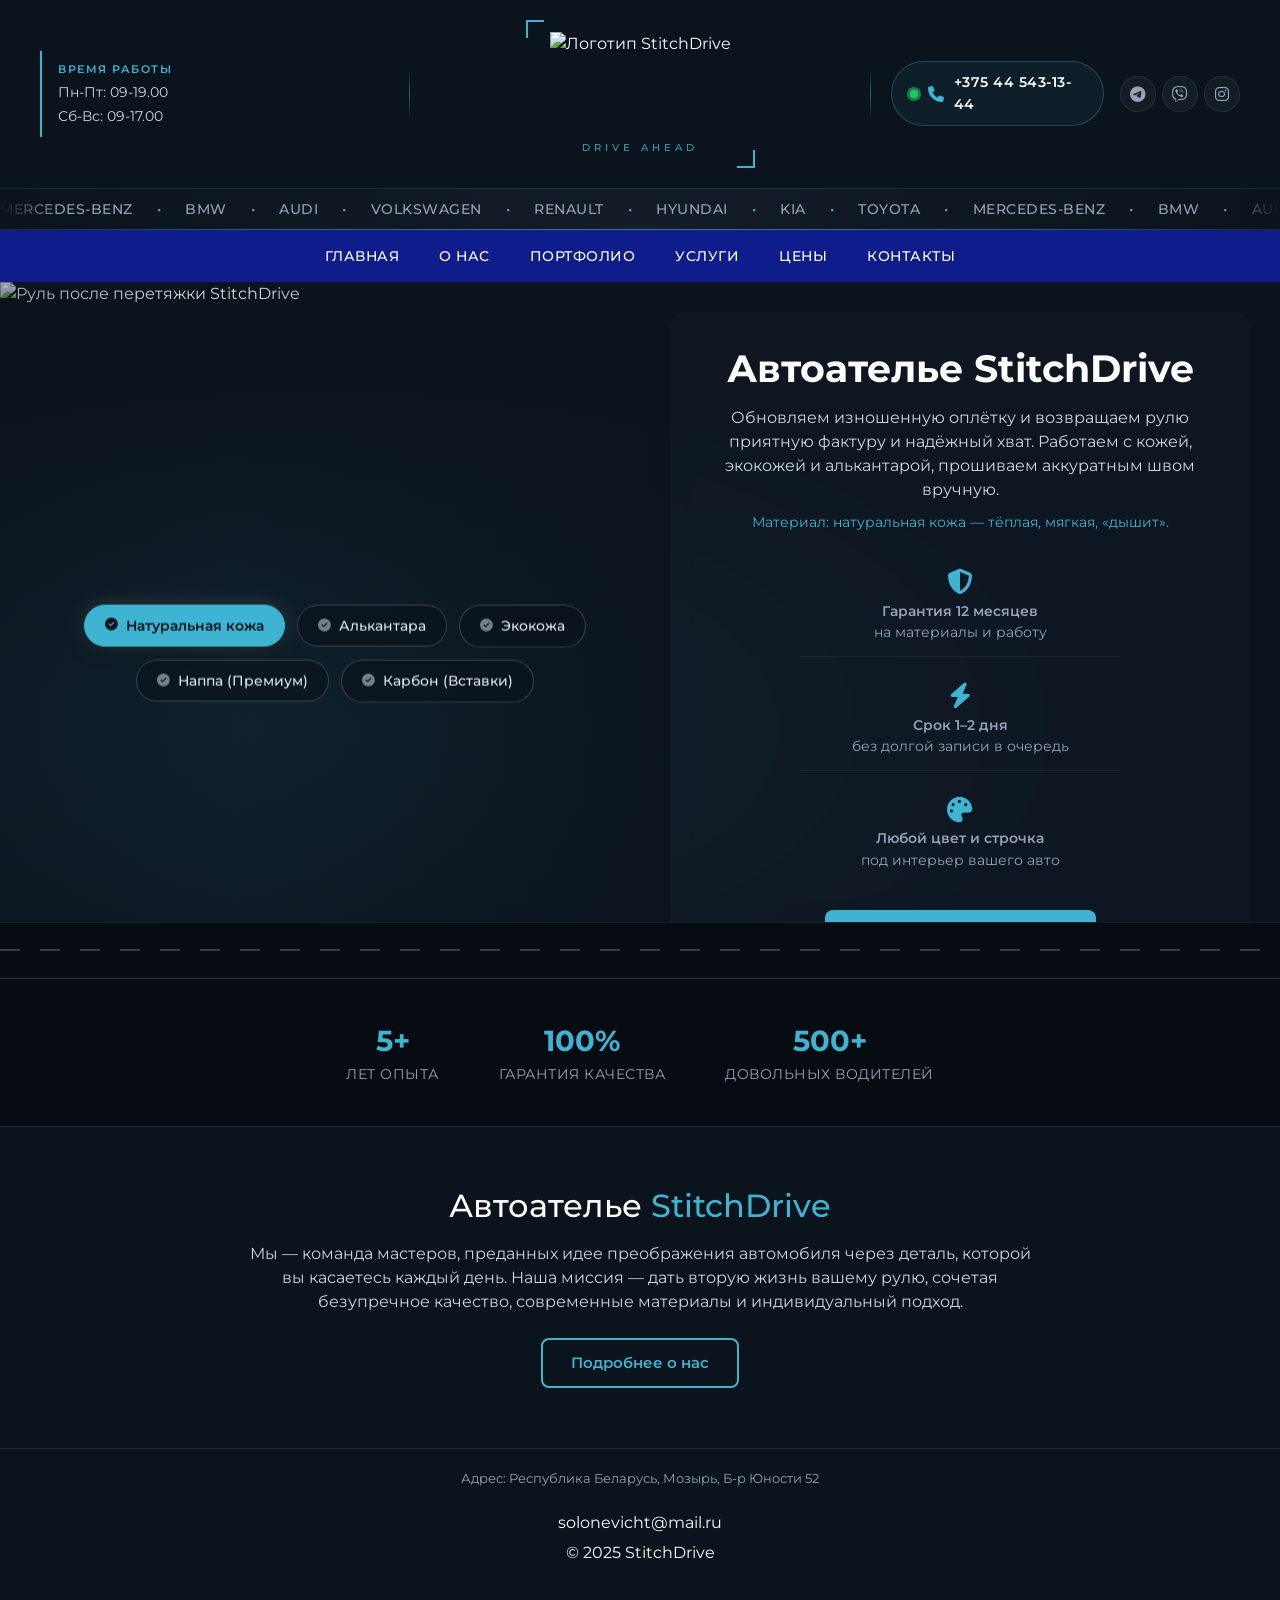
==== index.html @ db752398 "Add files via upload" ====
<!DOCTYPE html>
<html lang="ru">
<head>
    <meta charset="UTF-8">
    <title>StitchDrive</title>
    <meta name="viewport" content="width=device-width, initial-scale=1">
    <link href="https://cdn.jsdelivr.net/npm/bootstrap@5.2.3/dist/css/bootstrap.min.css" rel="stylesheet">
    <link rel="stylesheet" href="style.css">
    <link rel="icon" type="image/png" href="img logo/favicon (3).ico">
    <link rel="preconnect" href="https://fonts.googleapis.com">
    <link rel="preconnect" href="https://fonts.gstatic.com" crossorigin>
    <link href="https://fonts.googleapis.com/css2?family=Montserrat:wght@300;400;500;600;700&display=swap" rel="stylesheet">
   <link rel="stylesheet" href="https://cdnjs.cloudflare.com/ajax/libs/font-awesome/6.5.1/css/all.min.css">
</head>
<body>

    <!-- ===== HEADER ===== -->
    <header>
    <div class="contacts-block">
    
    <!-- СЛЕВА: Время работы в плашке -->
    <div class="header-zone header-zone--left">
        <div class="work-hours">
            <span class="work-hours__label">Время работы</span>
            <span class="work-hours__time">Пн-Пт: 09-19.00</span>
            <span class="work-hours__time">Сб-Вс: 09-17.00</span>
        </div>
    </div>

    <!-- Декоративный разделитель -->
    <div class="header-divider"></div>

    <!-- ПО ЦЕНТРУ: Логотип в рамке -->
    <div class="header-zone header-zone--center">
        <div class="logo-frame">
            <img class="logo" src="logo/fullLogo.jpg" alt="Логотип StitchDrive">
            <span class="logo-slogan">DRIVE AHEAD</span>
        </div>
    </div>

    <!-- Декоративный разделитель -->
    <div class="header-divider"></div>

    <!-- СПРАВА: Телефон в пилюле + иконки -->
    <div class="header-zone header-zone--right">
        <a href="tel:+375445431344" class="phone-pill">
            <span class="online-dot"></span>
            <i class="fa-solid fa-phone"></i>
            <span class="phone-pill__number">+375 44 543-13-44</span>
        </a>
        <div class="social-icons">
            <a href="#" aria-label="Telegram"><i class="fa-brands fa-telegram"></i></a>
            <a href="#" aria-label="Viber"><i class="fa-brands fa-viber"></i></a>
            <a href="#" aria-label="Instagram"><i class="fab fa-instagram"></i></a>
        </div>
    </div>

</div>

    <!-- БЕГУЩАЯ СТРОКА с марками авто -->
    <div class="marquee">
        <div class="marquee__track">
            <span>Mercedes-Benz</span>
            <span class="marquee__dot">•</span>
            <span>BMW</span>
            <span class="marquee__dot">•</span>
            <span>Audi</span>
            <span class="marquee__dot">•</span>
            <span>Volkswagen</span>
            <span class="marquee__dot">•</span>
            <span>Renault</span>
            <span class="marquee__dot">•</span>
            <span>Hyundai</span>
            <span class="marquee__dot">•</span>
            <span>Kia</span>
            <span class="marquee__dot">•</span>
            <span>Toyota</span>
            <span class="marquee__dot">•</span>
            <!-- ДУБЛЬ для бесшовной прокрутки -->
            <span>Mercedes-Benz</span>
            <span class="marquee__dot">•</span>
            <span>BMW</span>
            <span class="marquee__dot">•</span>
            <span>Audi</span>
            <span class="marquee__dot">•</span>
            <span>Volkswagen</span>
            <span class="marquee__dot">•</span>
            <span>Renault</span>
            <span class="marquee__dot">•</span>
            <span>Hyundai</span>
            <span class="marquee__dot">•</span>
            <span>Kia</span>
            <span class="marquee__dot">•</span>
            <span>Toyota</span>
            
             <span class="marquee__dot">•</span>
            <span>Chevrolet</span>
            <span class="marquee__dot">•</span>
            <span>Belgee, МАЗ, БелАЗ</span>
             <span class="marquee__dot">•</span>
            <span> Land Rover, Jaguar, Aston Martin, Bentley, Rolls-Royce, Mini
</span>
<span class="marquee__dot">•</span>
            <span> Geely, Chery, Haval, Changan, Jetour, Omoda, Exeed, GAC, Zeekr, Voyah</span>
        </div>
    </div>
</header>

    <!-- ===== NAV ===== -->
    <nav>
        <ul class="top-nav">
            <li><a href="index.html">Главная</a></li>
            <li><a href="About.html">О нас</a></li>
            <li><a href="Portfolio.html">Портфолио</a></li>
            <li><a href="services.html">Услуги</a></li>
            <li><a href="Price.html">Цены</a></li>
            <li><a href="Contacts.html">Контакты</a></li>
        </ul>
    </nav>
    

   <!-- ===== HERO ===== -->
<section class="hero">
    <div class="hero__media">
        <img src="img/base2.jpg" alt="Руль после перетяжки StitchDrive">
        <div class="hero__overlay"></div>

        <!-- МАТЕРИАЛЫ ВНУТРИ .hero__media, чтобы позиционировались от фото -->
        <div class="hero__materials-overlay" role="group" aria-label="Материал перетяжки">
            <button class="mat-chip-overlay is-active" data-material="leather" data-color="#C9A227" aria-pressed="true">
                <i class="fas fa-check-circle"></i> Натуральная кожа
            </button>
            <button class="mat-chip-overlay" data-material="alcantara" data-color="#3EB3D2" aria-pressed="false">
                <i class="fas fa-check-circle"></i> Алькантара
            </button>
            <button class="mat-chip-overlay" data-material="ecoleather" data-color="#7C93C4" aria-pressed="false">
                <i class="fas fa-check-circle"></i> Экокожа
            </button>
            <button class="mat-chip-overlay" data-material="nappa" data-color="#D4A574" aria-pressed="false">
                <i class="fas fa-check-circle"></i> Наппа (Премиум)
            </button>
            <button class="mat-chip-overlay" data-material="carbon" data-color="#9CA3AF" aria-pressed="false">
                <i class="fas fa-check-circle"></i> Карбон (Вставки)
            </button>
        </div>
    </div>

    <div class="hero__card">
      
        <h1 class="hero__title"> Автоателье StitchDrive</h1>

        <p class="hero__text">
            Обновляем изношенную оплётку и возвращаем рулю приятную фактуру и надёжный хват.
            Работаем с кожей, экокожей и алькантарой, прошиваем аккуратным швом вручную.
            <span class="hero__mat-note" id="matNote">Материал: натуральная кожа — тёплая, мягкая, «дышит».</span>
        </p>

        <ul class="hero__features">
            <li>
                <i class="fas fa-shield-halved"></i>
                <span><strong>Гарантия 12 месяцев</strong><br>на материалы и работу</span>
            </li>
            <li>
                <i class="fas fa-bolt"></i>
                <span><strong>Срок 1–2 дня</strong><br>без долгой записи в очередь</span>
            </li>
            <li>
                <i class="fas fa-palette"></i>
                <span><strong>Любой цвет и строчка</strong><br>под интерьер вашего авто</span>
            </li>
        </ul>

        <a href="form callback.html" class="btn btn--primary">Бесплатная консультация</a>
    </div>

  
</section>
  <!-- ДОРОГА С МАШИНОЙ ВНУТРИ HERO -->
    <div class="hero__road">
        <div class="road__line"></div>
        <div class="car">
            <div class="car__light"></div>
            <img src="img/blackauto.png" alt="Автомобиль" class="car__img">
        </div>
    </div>

    <!-- ===== TRUST BAR ===== -->

    <section class="trust-bar">
        <div class="trust-bar__item">
            <span class="trust-bar__num">5+</span>
            <span class="trust-bar__label">лет опыта</span>
        </div>
        <div class="trust-bar__item">
            <span class="trust-bar__num">100%</span>
            <span class="trust-bar__label">гарантия качества</span>
        </div>
        <div class="trust-bar__item">
            <span class="trust-bar__num">500+</span>
            <span class="trust-bar__label">довольных водителей</span>
        </div>
    </section>

    <!-- ===== ABOUT PREVIEW ===== -->
    <section class="about-preview">
        <div class="about-preview__inner">
            <h2>Автоателье <span class="text-accent">StitchDrive</span></h2>
            <p>
                Мы — команда мастеров, преданных идее преображения автомобиля
                через деталь, которой вы касаетесь каждый день. Наша миссия —
                дать вторую жизнь вашему рулю, сочетая безупречное качество,
                современные материалы и индивидуальный подход.
            </p>
            <a href="About.html" class="btn btn--outline">Подробнее о нас</a>
        </div>
    </section>

    <!-- ===== FOOTER ===== -->
    <footer>
        <p class="footer__address">Адрес: Республика Беларусь, Мозырь, Б-р Юности 52</p>
        <a href="mailto:solonevicht@mail.ru">solonevicht@mail.ru</a>
        <p>© 2025 StitchDrive</p>
    </footer>
<script src="script.js"></script>
</body>
</html>
---- style.css ----
/* ===== БАЗА ===== */
html { scroll-behavior: smooth; }
body {
  margin: 0;
  font-family: Montserrat, arial, sans-serif;
  background-color: #0b131c;
  color: #ffffff;
  line-height: 1.5;
}
a { text-decoration: none; color: inherit; }
img { max-width: 100%; }
.text-accent { color: #3EB3D2; }

/* общий контейнер для страниц без hero */
.page { max-width: 1100px; margin: 0 auto; padding: 40px 20px; }
.page h1, .page h2 { text-align: center; margin-bottom: 20px; }
.page h2 { color: #3EB3D2; }
.page p  { margin-bottom: 12px; }

/* ===== КНОПКИ ===== */
.btn {
  display: inline-block;
  padding: 12px 28px;
  border-radius: 8px;
  font-weight: 600;
  border: 2px solid transparent;
  transition: all .3s ease;
  font-size: .95rem;
  cursor: pointer;
}
.btn--primary { background: #3EB3D2; color: #0b131c; }
.btn--primary:hover { background: #2C5C8C; color: #fff; transform: translateY(-2px); }
.btn--outline { border-color: #3EB3D2; color: #3EB3D2; }
.btn--outline:hover { background: #3EB3D2; color: #0b131c; }

/* ===== ШАПКА ===== */

header { 
  width: 100%; 
  background-color: #0b131c; 
  color: #fff;
  position: relative;
}

/* Тонкая градиентная линия снизу шапки */
header::after {
  content: '';
  position: absolute;
  bottom: 0; left: 0;
  width: 100%;
  height: 1px;
  background: linear-gradient(90deg, 
    transparent 0%, 
    rgba(62,179,210,.4) 20%, 
    rgba(62,179,210,.6) 50%, 
    rgba(62,179,210,.4) 80%, 
    transparent 100%
  );
}

.contacts-block {
  width: 100%;
  min-height: 130px;
  display: flex;
  flex-wrap: nowrap;
  justify-content: space-between;
  align-items: center;
  gap: 20px;
  padding: 20px 40px;
}

/* Три зоны шапки */
.header-zone {
  display: flex;
  align-items: center;
}
.header-zone--left  { flex: 1; justify-content: flex-start; }
.header-zone--center { flex: 1.2; justify-content: center; }
.header-zone--right { flex: 1; justify-content: flex-end; gap: 16px; }

/* ===== Время работы в плашке ===== */
.work-hours {
  display: flex;
  flex-direction: column;
  gap: 4px;
  padding: 10px 16px;
  border-left: 2px solid #3EB3D2; /* акцентная полоска слева */
}
.work-hours__label {
  font-size: .7rem;
  text-transform: uppercase;
  letter-spacing: 1.5px;
  color: #3EB3D2;
  font-weight: 600;
}
.work-hours__time {
  font-size: .85rem;
  color: #cdd6e0;
}

/* ===== Декоративные разделители ===== */
.header-divider {
  width: 1px;
  height: 50px;
  background: linear-gradient(180deg, 
    transparent 0%, 
    rgba(62,179,210,.5) 50%, 
    transparent 100%
  );
  flex-shrink: 0;
}

/* ===== Логотип в рамке ===== */
.logo-frame {
  position: relative;
  padding: 12px 24px;
  display: flex;
  flex-direction: column;
  align-items: center;
  gap: 8px;
}

/* Декоративные уголки вокруг логотипа (HUD-стиль) */
.logo-frame::before,
.logo-frame::after {
  content: '';
  position: absolute;
  width: 18px;
  height: 18px;
  border-color: #3EB3D2;
  border-style: solid;
  border-width: 0;
  transition: all .4s ease;
}
.logo-frame::before {
  top: 0; left: 0;
  border-top-width: 2px;
  border-left-width: 2px;
}
.logo-frame::after {
  bottom: 0; right: 0;
  border-bottom-width: 2px;
  border-right-width: 2px;
}
.logo-frame:hover::before,
.logo-frame:hover::after {
  width: 24px;
  height: 24px;
  border-color: #73d3e6;
}

.logo { 
  height: 100px; 
  display: block;
  transition: transform .3s ease;
}
.logo-frame:hover .logo {
  transform: scale(1.03);
}

.logo-slogan {
  font-size: .65rem;
  letter-spacing: 4px;
  color: #3EB3D2;
  font-weight: 500;
  text-transform: uppercase;
  opacity: .85;
}

/* ===== Телефон в пилюле ===== */
.phone-pill {
  display: flex;
  align-items: center;
  gap: 10px;
  padding: 10px 18px;
  background: rgba(62,179,210,.08);
  border: 1px solid rgba(62,179,210,.3);
  border-radius: 999px;
  transition: all .3s ease;
  text-decoration: none;
}
.phone-pill:hover {
  background: rgba(62,179,210,.15);
  border-color: rgba(62,179,210,.6);
  transform: translateY(-2px);
  box-shadow: 0 6px 20px rgba(62,179,210,.2);
}
.phone-pill i {
  color: #3EB3D2;
  font-size: 1rem;
}
.phone-pill__number {
  color: #fff;
  font-size: .9rem;
  font-weight: 600;
  letter-spacing: .5px;
}

/* Пульсирующая точка внутри пилюли */
.online-dot {
  width: 8px;
  height: 8px;
  background-color: #22c55e;
  border-radius: 50%;
  position: relative;
  flex-shrink: 0;
}
.online-dot::before {
  content: '';
  position: absolute;
  inset: -3px;
  border-radius: 50%;
  background-color: #22c55e;
  opacity: .6;
  animation: pulse 1.8s ease-out infinite;
}
@keyframes pulse {
  0%   { transform: scale(.6); opacity: .8; }
  100% { transform: scale(2.2); opacity: 0; }
}

/* ===== Иконки соцсетей ===== */

.social-icons { 
  display: flex; 
  align-items: center; 
  gap: 6px;
}
.social-icons a {
  width: 36px;
  height: 36px;
  display: flex;
  align-items: center;
  justify-content: center;
  border-radius: 50%;
  background: rgba(255,255,255,.04);
  border: 1px solid rgba(255,255,255,.08);
  color: #94a3b8;
  font-size: 1rem;
  transition: all .25s ease;
}
.social-icons a:hover {
  background: #3EB3D2;
  border-color: #3EB3D2;
  color: #0b131c;
  transform: translateY(-3px);
}

/* ===== АДАПТИВ ===== */
@media (max-width: 992px) {
  .contacts-block {
    flex-wrap: wrap;
    padding: 20px;
    gap: 16px;
  }
  .header-divider { display: none; }
  .header-zone--left,
  .header-zone--center,
  .header-zone--right {
    flex: 1 1 100%;
    justify-content: center;
  }
  .work-hours {
    flex-direction: row;
    gap: 12px;
    border-left: none;
    border-bottom: 2px solid #3EB3D2;
    padding: 8px 16px;
  }
}

@media (max-width: 768px) {
  .logo { height: 80px; }
  .logo-slogan { font-size: .6rem; letter-spacing: 3px; }
  .phone-pill { padding: 8px 14px; }
  .phone-pill__number { font-size: .85rem; }
}
/* ===== МЕНЮ ===== */
.top-nav {
  background-color: #0f1c8b; width: 100%;
  display: flex; justify-content: center; align-items: center;
  gap: 40px; list-style: none; margin: 0; padding: 14px 20px;
  box-shadow: 0 4px 10px #333;
}
.top-nav a {
  color: #fff; font-weight: 500;
  text-transform: uppercase; font-size: .85rem; letter-spacing: .5px;
  position: relative; padding-bottom: 4px;
}
.top-nav a::after {
  content: ''; position: absolute; left: 0; bottom: 0;
  width: 0; height: 2px; background: #3EB3D2; transition: width .25s ease;
}
.top-nav a:hover { color: #3EB3D2; }
.top-nav a:hover::after { width: 100%; }


/* ===== HERO ===== */

/* ===== HERO ===== */
.hero {
  display: grid;
  grid-template-columns: 1.1fr 1fr;
  height: 640px;
  position: relative;
  overflow: hidden;
  /* ← фон hero = фон фото: тёмный + голубое свечение слева */
  background:
    radial-gradient(ellipse at 25% 70%, rgba(62,179,210,.12), transparent 55%),
    #0b131c;
}

.hero__media {
  position: relative;
  overflow: hidden;
  min-height: 0;
  background: transparent;        /* ← фон берём от .hero, чтобы не было шва */
}

.hero__media img {
  position: absolute;
  inset: 0;
  width: 100%;
  height: 100%;
  object-fit: cover;
  object-position: center 70%;    /* ← чуть отдалить: 70% вместо 78% */
  display: block;
}

.hero__overlay {
  position: absolute;
  inset: 0;
  /* ← плавное затемнение к правому краю, чтобы карточка читалась */
  background: linear-gradient(90deg,
    rgba(11,19,28,.35) 0%,
    rgba(11,19,28,.15) 35%,
    rgba(11,19,28,.85) 100%);
}

/* ===== ЧИПЫ МАТЕРИАЛОВ НА ФОТО ===== */
.hero__materials-overlay {
  position: absolute;
  top: 50%;
  left: 50%;
  transform: translate(-50%, -50%);
  width: 580px;            /* ← ровно столько, чтобы влезло 3 чипа */
  max-width: 90%;
  display: flex;
  flex-wrap: wrap;
  justify-content: center;
  gap: 12px;
  z-index: 20;
  pointer-events: auto;
}
.mat-chip-overlay {
  background: rgba(11, 19, 28, 0.7);
  backdrop-filter: blur(12px);
  -webkit-backdrop-filter: blur(12px);
  border: 1px solid rgba(255, 255, 255, 0.2);
  color: #e2e8f0;
  padding: 10px 20px;
  border-radius: 999px;
  font-size: 0.85rem;
  font-weight: 500;
  cursor: pointer;
  transition: all 0.3s cubic-bezier(0.4, 0, 0.2, 1);
  font-family: inherit;
  display: flex;
  align-items: center;
  gap: 8px;
}

.mat-chip-overlay i {
  font-size: 0.8rem;
  opacity: 0.5;
  transition: all 0.3s ease;
}

.mat-chip-overlay:hover {
  background: rgba(11, 19, 28, 0.9);
  border-color: rgba(255, 255, 255, 0.4);
  transform: translateY(-3px);
  box-shadow: 0 4px 12px rgba(0,0,0,0.3);
}

.mat-chip-overlay.is-active {
  background: var(--active-color, #3EB3D2);
  border-color: var(--active-color, #3EB3D2);
  color: #0b131c;
  font-weight: 600;
  box-shadow: 0 0 20px rgba(255, 255, 255, 0.15), 0 8px 16px rgba(0,0,0,0.4);
}

.mat-chip-overlay.is-active i {
  opacity: 1;
  color: #0b131c;
}

/* ===== КАРТОЧКА Справа ===== */
.hero__card {
  margin: 30px 30px 30px 0;
  padding: 34px 30px;
  background: rgba(19,28,39,.55);
  backdrop-filter: blur(12px);
  -webkit-backdrop-filter: blur(12px);
  border: none;
  border-radius: 16px;
  align-self: center;
  text-align: center;
  position: relative;
  --accent: #3EB3D2;
}

.hero__serial {
  position: absolute;
  top: 14px;
  right: 18px;
  font-family: 'Courier New', monospace;
  font-size: .68rem;
  letter-spacing: 1.5px;
  color: rgba(255,255,255,.3);
  text-transform: uppercase;
  pointer-events: none;
}

.hero__title { font-size: 2.4rem; font-weight: 700; margin-bottom: 14px; }
.hero__text  { color: #cdd6e0; margin-bottom: 24px; }

.hero__mat-note {
  display: block;
  margin-top: 10px;
  color: var(--accent);
  font-size: .88rem;
  transition: color .3s ease, opacity .3s ease;
  opacity: 1;
}

.hero__features {
  list-style: none;
  margin: 0 0 26px;
  padding: 0;
  display: flex;
  flex-direction: column;
  align-items: center;
  gap: 14px;
}

.hero__features li {
  display: flex;
  flex-direction: column;
  align-items: center;
  padding: 12px 16px;
  border-bottom: 1px solid rgba(255,255,255,.06);
  width: 100%;
  max-width: 320px;
}

.hero__features li:last-child { border-bottom: none; }

.hero__features i {
  color: var(--accent);
  font-size: 1.6rem;
  margin-bottom: 6px;
  transition: color .3s ease;
}

.hero__features strong { display: inline; font-weight: 600; }
.hero__features span   { color: #94a3b8; font-size: .9rem; }

.hero__card .btn--primary {
  background: var(--accent);
  color: #0b131c;
  transition: background .3s ease, transform .2s ease;
}
.hero__card .btn--primary:hover { filter: brightness(1.1); transform: translateY(-2px); }

/* ===== TRUST BAR ===== */
.trust-bar {
  display: flex;
  justify-content: center;
  align-items: center;
  gap: 60px;
  flex-wrap: wrap;
  padding: 40px 20px;
  background: #070c12;
  border-top: 1px solid #1e293b;
  border-bottom: 1px solid #1e293b;
}
.trust-bar__item { text-align: center; }
.trust-bar__num { display: block; font-size: 1.8rem; font-weight: 700; color: #3EB3D2; }
.trust-bar__label { font-size: .85rem; color: #94a3b8; text-transform: uppercase; letter-spacing: .5px; }



/* ===== ABOUT PREVIEW ===== */
.about-preview { padding: 60px 20px; }
.about-preview__inner {
  max-width: 800px; margin: 0 auto; text-align: center;
}
.about-preview h2 { font-size: 2rem; margin-bottom: 16px; }
.about-preview p { color: #cdd6e0; margin-bottom: 24px; }

/* ===== КОНТАКТЫ ===== */
.pagecontact { padding: 20px; }
.pagecontact h2 { text-align: center; font-size: large; }
.anime { display: flex; justify-content: center; align-items: center; width: 600px; height: 208px; margin: 0 auto 20px; }
.pagecontact .container { display: grid; grid-template-columns: 1fr 1fr; gap: 20px; }
.pagecontact .column { padding: 20px; border: 1px solid #ccc; }
.googlecard { display: flex; justify-content: center; align-items: flex-start; margin-top: 20px; }
.googlecard iframe { max-width: 100%; }

/* ===== ФУТЕР ===== */
footer {
  background-color: #0b131c; color: #fff;
  display: flex; flex-direction: column; align-items: center; gap: 6px;
  text-align: center; padding: 20px; border-top: 1px solid #1e293b;
}
.footer__address { font-size: 13px; color: #94a3b8; }

/* ===== АДАПТИВ ===== */
@media (max-width: 992px) {
  .hero { grid-template-columns: 1fr; }
  .hero__media { min-height: 320px; }
  .hero__card { margin: 0 20px 20px; }
  .hero__overlay { background: linear-gradient(180deg, rgba(11,19,28,0) 50%, rgba(11,19,28,.85) 100%); }
  .pagecontact .container { grid-template-columns: 1fr; }
}
@media (max-width: 768px) {
  .top-nav { gap: 15px; flex-wrap: wrap; }
  .contacts-block { justify-content: center; text-align: center; }
  .header-right { gap: 12px; }
  .logo { height: 90px; }
  .anime { width: 100%; }
  .hero__title { font-size: 1.8rem; }
  .trust-bar { gap: 30px; }
}
/* ===== Пульсирующая точка "Онлайн" ===== */
.phone-block {
  position: relative;
  display: flex;
  align-items: center;
  gap: 6px;
}

.online-dot {
  width: 8px;
  height: 8px;
  background-color: #22c55e;
  border-radius: 50%;
  display: inline-block;
  position: relative;
}

.online-dot::before {
  content: '';
  position: absolute;
  inset: -3px;
  border-radius: 50%;
  background-color: #22c55e;
  opacity: .6;
  animation: pulse 1.8s ease-out infinite;
}

@keyframes pulse {
  0%   { transform: scale(.6); opacity: .8; }
  100% { transform: scale(2.2); opacity: 0; }
}

/* ===== Бегущая строка ===== */
.marquee {
  width: 100%;
  overflow: hidden;
  background: linear-gradient(90deg, #0b131c, #131c27, #0b131c);
  border-top: 1px solid rgba(62,179,210,.15);
  border-bottom: 1px solid rgba(62,179,210,.15);
  padding: 10px 0;
  position: relative;
}

/* Градиентные "шторки" по краям для плавного исчезновения */
.marquee::before,
.marquee::after {
  content: '';
  position: absolute;
  top: 0; bottom: 0;
  width: 60px;
  z-index: 2;
  pointer-events: none;
}
.marquee::before {
  left: 0;
  background: linear-gradient(90deg, #0b131c, transparent);
}
.marquee::after {
  right: 0;
  background: linear-gradient(270deg, #0b131c, transparent);
}

.marquee__track {
  display: flex;
  gap: 24px;
  align-items: center;
  white-space: nowrap;
  animation: scroll 28s linear infinite;
  width: max-content;
}

.marquee__track span {
  color: #94a3b8;
  font-size: .85rem;
  font-weight: 500;
  letter-spacing: .5px;
  text-transform: uppercase;
}

.marquee__dot {
  color: #3EB3D2 !important;
  font-size: 1rem;
}

.marquee__track:hover {
  animation-play-state: paused; /* останавливается при наведении */
}

@keyframes scroll {
  0%   { transform: translateX(0); }
  100% { transform: translateX(-50%); }
}

/* На мобильном бегущая строка медленнее */
@media (max-width: 768px) {
  .marquee__track { animation-duration: 20s; }
}
/* ===== ДОРОГА МЕЖДУ СЕКЦИЯМИ ===== */
.hero__road {
  position: relative;            /* ← обычный блок в потоке, не absolute */
  width: 100%;
  height: 56px;
  background: #070c12;
  overflow: hidden;
  z-index: 1;
  pointer-events: none;
  border-top: 1px solid rgba(62,179,210,.12);
  border-bottom: 1px solid rgba(62,179,210,.12);
}

.road__line {
  position: absolute;
  top: 50%;
  left: 0;
  width: 100%;
  height: 2px;
  background: repeating-linear-gradient(
    90deg,
    rgba(255,255,255,.2) 0,
    rgba(255,255,255,.2) 20px,
    transparent 20px,
    transparent 40px
  );
  transform: translateY(-50%);
}

.car {
  position: absolute;
  top: 50%;
  left: -300px;
  transform: translateY(-50%);
  animation:
    drive 8s linear infinite,
    bump .4s ease-in-out infinite alternate;
  z-index: 2;
  pointer-events: auto;
}

.car__img {
  height: 38px;                  /* ← машинка компактная */
  width: auto;
  display: block;
  filter: drop-shadow(0 4px 8px rgba(0,0,0,.8));
}

.car__light {
  position: absolute;
  right: -30px;
  top: 50%;
  width: 45px;
  height: 16px;
  background: radial-gradient(ellipse at left, rgba(255,240,180,.6), transparent 70%);
  transform: translateY(-50%);
  pointer-events: none;
}

@keyframes drive {
  0%   { left: -300px; }
  100% { left: 100%; }
}

@keyframes bump {
  0%   { transform: translateY(-50%) translateY(0); }
  100% { transform: translateY(-50%) translateY(-1.5px); }
}

.hero__road:hover .car {
  animation-play-state: paused;
}

@media (max-width: 768px) {
  .hero__road { height: 44px; }
  .car__img { height: 30px; }
  .car { animation-duration: 10s, .4s; }
}
/* ===== СТРАНИЦА ФОРМЫ ===== */
.form-section {
  min-height: calc(100vh - 300px);
  display: flex;
  align-items: center;
  justify-content: center;
  padding: 60px 20px;
  background:
    radial-gradient(ellipse at top left, rgba(62,179,210,.08), transparent 50%),
    radial-gradient(ellipse at bottom right, rgba(44,92,140,.12), transparent 50%),
    #0b131c;
}

.form-card {
  width: 100%;
  max-width: 540px;            /* ← ключевое: форма больше не растягивается */
  background: rgba(19,28,39,.65);
  backdrop-filter: blur(16px);
  -webkit-backdrop-filter: blur(16px);
  border: 1px solid rgba(62,179,210,.25);
  border-radius: 20px;
  padding: 36px 32px;
  box-shadow: 0 20px 50px rgba(0,0,0,.5);
  position: relative;
  overflow: hidden;
}

/* Тонкая акцентная линия сверху карточки */
.form-card::before {
  content: '';
  position: absolute;
  top: 0; left: 0;
  width: 100%;
  height: 3px;
  background: linear-gradient(90deg, #3EB3D2, #2C5C8C, #3EB3D2);
}

/* Заголовок карточки */
.form-card__header {
  text-align: center;
  margin-bottom: 28px;
}

.form-card__badge {
  display: inline-flex;
  align-items: center;
  gap: 6px;
  background: rgba(62,179,210,.12);
  border: 1px solid rgba(62,179,210,.3);
  color: #3EB3D2;
  padding: 5px 14px;
  border-radius: 999px;
  font-size: .75rem;
  font-weight: 600;
  letter-spacing: .5px;
  text-transform: uppercase;
  margin-bottom: 14px;
}

.form-card__title {
  font-size: 1.8rem;
  font-weight: 700;
  margin-bottom: 10px;
  color: #fff;
}

.form-card__subtitle {
  font-size: .92rem;
  color: #94a3b8;
  line-height: 1.5;
}

/* Поля формы */
.form-field {
  margin-bottom: 18px;
}

.form-field label {
  display: block;
  font-size: .82rem;
  font-weight: 600;
  color: #cdd6e0;
  margin-bottom: 6px;
  letter-spacing: .3px;
}

.form-field .optional {
  font-weight: 400;
  color: #64748b;
  font-size: .75rem;
  margin-left: 6px;
  text-transform: lowercase;
}

.form-field input,
.form-field textarea,
.form-field select {
  width: 100%;
  padding: 13px 16px;
  background: rgba(11,19,28,.6);
  border: 1px solid rgba(255,255,255,.08);
  border-radius: 10px;
  color: #fff;
  font-family: inherit;
  font-size: .95rem;
  transition: all .25s ease;
  outline: none;
}

.form-field textarea {
  resize: vertical;
  min-height: 90px;
}

.form-field input::placeholder,
.form-field textarea::placeholder {
  color: #475569;
}

/* Фокус — акцентная рамка + мягкое свечение */
.form-field input:focus,
.form-field textarea:focus,
.form-field select:focus {
  border-color: #3EB3D2;
  background: rgba(11,19,28,.85);
  box-shadow: 0 0 0 3px rgba(62,179,210,.15);
}

.form-field input:hover,
.form-field textarea:hover,
.form-field select:hover {
  border-color: rgba(255,255,255,.2);
}

/* Стрелка у select */
.form-field select {
  appearance: none;
  -webkit-appearance: none;
  background-image: url("data:image/svg+xml;utf8,<svg xmlns='http://www.w3.org/2000/svg' width='12' height='12' viewBox='0 0 24 24' fill='none' stroke='%233EB3D2' stroke-width='2'><polyline points='6 9 12 15 18 9'/></svg>");
  background-repeat: no-repeat;
  background-position: right 16px center;
  padding-right: 42px;
  cursor: pointer;
}

/* Чекбокс согласия */
.form-check {
  display: flex;
  align-items: flex-start;
  gap: 10px;
  margin: 20px 0 24px;
  font-size: .85rem;
  color: #94a3b8;
}

.form-check input[type="checkbox"] {
  width: 16px;
  height: 16px;
  accent-color: #3EB3D2;
  margin-top: 2px;
  cursor: pointer;
  flex-shrink: 0;
}

.form-check label a {
  color: #3EB3D2;
  text-decoration: underline;
}
.form-check label a:hover { color: #73d3e6; }

/* Кнопка */
.btn--full {
  width: 100%;
  display: flex;
  align-items: center;
  justify-content: center;
  gap: 8px;
  padding: 14px 20px;
  font-size: 1rem;
}
.btn--full i { font-size: .95rem; }

/* Подвал карточки */
.form-card__footer {
  margin-top: 24px;
  padding-top: 20px;
  border-top: 1px solid rgba(255,255,255,.06);
  text-align: center;
}

.form-card__footer p {
  font-size: .78rem;
  color: #64748b;
  margin-bottom: 12px;
}
.form-card__footer p i {
  color: #22c55e;
  margin-right: 6px;
}

.form-back {
  display: inline-flex;
  align-items: center;
  gap: 6px;
  font-size: .85rem;
  color: #94a3b8;
  transition: color .2s;
}
.form-back:hover { color: #3EB3D2; }

/* Адаптив */
@media (max-width: 560px) {
  .form-card {
    padding: 28px 20px;
    border-radius: 16px;
  }
  .form-card__title { font-size: 1.5rem; }
  .form-section { padding: 30px 16px; }
}
/* ===== СТРАНИЦА "О НАС" ===== */
.page-about {
  padding-bottom: 60px;
}

/* Герой страницы */
.page-hero {
  text-align: center;
  padding: 60px 20px 40px;
  max-width: 800px;
  margin: 0 auto;
}
.page-hero__badge {
  display: inline-block;
  background: rgba(62,179,210,.1);
  color: #3EB3D2;
  padding: 6px 16px;
  border-radius: 999px;
  font-size: .8rem;
  font-weight: 600;
  letter-spacing: 1px;
  text-transform: uppercase;
  margin-bottom: 16px;
  border: 1px solid rgba(62,179,210,.2);
}
.page-hero h1 {
  font-size: 2.8rem;
  font-weight: 700;
  margin-bottom: 20px;
  line-height: 1.2;
}
.page-hero__text {
  font-size: 1.1rem;
  color: #94a3b8;
  line-height: 1.7;
}

/* Bento Grid (Сетка карточек) */
.bento-grid {
  display: grid;
  grid-template-columns: 1.5fr 1fr;
  grid-template-rows: auto auto;
  gap: 20px;
  margin-top: 40px;
}

.bento-card {
  background: rgba(19,28,39,.5);
  border: 1px solid rgba(255,255,255,.06);
  border-radius: 20px;
  padding: 32px;
  transition: all .3s ease;
  position: relative;
  overflow: hidden;
}
.bento-card:hover {
  border-color: rgba(62,179,210,.3);
  transform: translateY(-4px);
  background: rgba(19,28,39,.8);
}
.bento-card--large {
  grid-row: span 2; /* Большая карточка занимает 2 строки */
  display: flex;
  flex-direction: column;
  justify-content: center;
}

.bento-card__icon {
  font-size: 2rem;
  color: #3EB3D2;
  margin-bottom: 20px;
  width: 60px;
  height: 60px;
  display: flex;
  align-items: center;
  justify-content: center;
  background: rgba(62,179,210,.1);
  border-radius: 16px;
}
.bento-card h3 {
  font-size: 1.3rem;
  margin-bottom: 12px;
  color: #fff;
}
.bento-card p {
  color: #94a3b8;
  line-height: 1.6;
  font-size: .95rem;
}

/* Мини-портфолио */
.about-portfolio {
  margin-top: 80px;
  text-align: center;
}
.section-header {
  margin-bottom: 40px;
}
.section-header h2 {
  font-size: 2rem;
  margin-bottom: 10px;
}
.section-header p {
  color: #64748b;
}

.portfolio-mini-grid {
  display: grid;
  grid-template-columns: repeat(4, 1fr);
  gap: 16px;
  margin-bottom: 32px;
}
.portfolio-mini__item {
  position: relative;
  border-radius: 16px;
  overflow: hidden;
  aspect-ratio: 4/3;
  cursor: pointer;
}
.portfolio-mini__item img {
  width: 100%;
  height: 100%;
  object-fit: cover;
  transition: transform .4s ease;
}
.portfolio-mini__overlay {
  position: absolute;
  inset: 0;
  background: rgba(11,19,28,.6);
  backdrop-filter: blur(4px);
  display: flex;
  align-items: center;
  justify-content: center;
  opacity: 0;
  transition: opacity .3s ease;
}
.portfolio-mini__overlay i {
  font-size: 1.5rem;
  color: #fff;
}
.portfolio-mini__item:hover img { transform: scale(1.08); }
.portfolio-mini__item:hover .portfolio-mini__overlay { opacity: 1; }

.portfolio-cta .btn--outline {
  padding: 14px 32px;
  font-size: 1rem;
}

/* CTA Блок */
.about-cta {
  margin-top: 80px;
}
.cta-card {
  background: linear-gradient(135deg, rgba(62,179,210,.1), rgba(44,92,140,.15));
  border: 1px solid rgba(62,179,210,.2);
  border-radius: 24px;
  padding: 40px;
  display: flex;
  align-items: center;
  justify-content: space-between;
  gap: 30px;
}
.cta-card__content h3 {
  font-size: 1.6rem;
  margin-bottom: 10px;
}
.cta-card__content p {
  color: #94a3b8;
  max-width: 500px;
}

/* Адаптив для страницы "О нас" */
@media (max-width: 992px) {
  .bento-grid { grid-template-columns: 1fr; }
  .bento-card--large { grid-row: span 1; }
  .portfolio-mini-grid { grid-template-columns: repeat(2, 1fr); }
  .cta-card { flex-direction: column; text-align: center; }
  .cta-card__content p { margin: 0 auto 20px; }
}

@media (max-width: 560px) {
  .page-hero h1 { font-size: 2rem; }
  .portfolio-mini-grid { grid-template-columns: 1fr; }
  .cta-card { padding: 24px; }
}
/* ===== СТРАНИЦА КОНТАКТОВ: АНИМАЦИЯ ДОРОГИ ===== */
.route-section {
  padding: 60px 0 20px;
  text-align: center;
}

.route-hero h1 {
  font-size: 2.6rem;
  font-weight: 700;
  margin-bottom: 16px;
}

/* Сцена */
.route-scene {
  position: relative;
  height: 180px;
  margin: 40px auto 0;
  max-width: 900px;
  overflow: hidden;
}

/* Дорога */
.route-road {
  position: absolute;
  bottom: 30px;
  left: 0;
  width: 100%;
  height: 3px;
  background: rgba(255,255,255,.12);
}

/* Бегущая разметка (пунктир "едет" навстречу машине) */
.route-dashes {
  position: absolute;
  top: -1px; left: 0;
  width: 200%;
  height: 5px;
  background: repeating-linear-gradient(
    90deg,
    #3EB3D2 0, #3EB3D2 30px,
    transparent 30px, transparent 60px
  );
  opacity: .5;
  animation: roadMove 1.2s linear infinite;
}
@keyframes roadMove {
  0%   { transform: translateX(0); }
  100% { transform: translateX(-60px); }
}

/* Машина */
.route-car {
  position: absolute;
  bottom: 34px;
  left: -260px;
  width: 220px;
  animation: arrive 6s cubic-bezier(.25,.8,.3,1) infinite;
  z-index: 2;
}
.route-car img {
  width: 100%;
  display: block;
  filter: drop-shadow(0 10px 20px rgba(0,0,0,.7));
}
/* Фары светят по дороге */
.route-car__light {
  position: absolute;
  right: -60px;
  bottom: 18px;
  width: 90px;
  height: 30px;
  background: radial-gradient(ellipse at left, rgba(255,240,180,.55), transparent 70%);
  filter: blur(2px);
}

/* Машина едет и останавливается у маркера, затем цикл */
@keyframes arrive {
  0%   { left: -260px; }
  55%  { left: 62%; }          /* доехала до маркера */
  60%  { left: 61%; }          /* лёгкий откат при торможении */
  65%  { left: 62%; }          /* встала */
  90%  { left: 62%; opacity: 1; } /* стоит, "паркуется" */
  100% { left: 62%; opacity: 0; } /* плавно исчезает и цикл заново */
}

/* Маркер мастерской */
.route-marker {
  position: absolute;
  bottom: 30px;
  left: 75%;
  transform: translateX(-50%);
  display: flex;
  flex-direction: column;
  align-items: center;
  z-index: 1;
}
.route-marker__pin {
  width: 46px;
  height: 46px;
  background: #3EB3D2;
  color: #0b131c;
  border-radius: 50% 50% 50% 0;
  transform: rotate(-45deg);
  display: flex;
  align-items: center;
  justify-content: center;
  box-shadow: 0 8px 20px rgba(62,179,210,.4);
  animation: markerFlash 6s ease-in-out infinite;
}
.route-marker__pin i {
  transform: rotate(45deg);
  font-size: 1.1rem;
}
/* Пульс под маркером */
.route-marker__pulse {
  position: absolute;
  bottom: -14px;
  width: 60px;
  height: 14px;
  background: radial-gradient(ellipse, rgba(62,179,210,.5), transparent 70%);
  animation: markerFlash 6s ease-in-out infinite;
}
/* Вспышка именно в момент, когда машина приезжает (55-90%) */
@keyframes markerFlash {
  0%, 50%   { filter: brightness(1); opacity: .8; }
  58%, 85%  { filter: brightness(1.6); opacity: 1; }
  100%      { filter: brightness(1); opacity: .8; }
}
.route-marker__label {
  margin-top: 14px;
  font-size: .8rem;
  font-weight: 600;
  letter-spacing: 1.5px;
  text-transform: uppercase;
  color: #3EB3D2;
}

/* ===== КАРТОЧКИ РЕКВИЗИТОВ ===== */
.contacts-grid {
  display: grid;
  grid-template-columns: 1fr 1fr;
  gap: 24px;
  margin-top: 50px;
}
.contact-card {
  background: rgba(19,28,39,.55);
  border: 1px solid rgba(255,255,255,.07);
  border-radius: 20px;
  padding: 32px;
  transition: all .3s ease;
}
.contact-card:hover {
  border-color: rgba(62,179,210,.3);
  transform: translateY(-4px);
}
.contact-card h3 {
  font-size: 1.3rem;
  margin-bottom: 22px;
  display: flex;
  align-items: center;
  gap: 12px;
}
.contact-card h3 i {
  color: #3EB3D2;
  width: 44px;
  height: 44px;
  background: rgba(62,179,210,.1);
  border-radius: 12px;
  display: flex;
  align-items: center;
  justify-content: center;
  font-size: 1.1rem;
}

.info-list { list-style: none; padding: 0; margin: 0; }
.info-list li {
  display: flex;
  justify-content: space-between;
  gap: 16px;
  padding: 11px 0;
  border-bottom: 1px solid rgba(255,255,255,.05);
  font-size: .92rem;
}
.info-list li:last-child { border-bottom: none; }
.info-list span { color: #64748b; flex-shrink: 0; }
.info-list strong { color: #e2e8f0; text-align: right; font-weight: 500; }
.info-list a { color: #3EB3D2; }
.info-list a:hover { color: #73d3e6; }

/* ===== КАРТА В РАМКЕ ===== */
.map-section { margin-top: 50px; }
.map-frame {
  position: relative;
  border-radius: 24px;
  overflow: hidden;
  border: 1px solid rgba(62,179,210,.25);
  box-shadow: 0 20px 50px rgba(0,0,0,.5);
}
.map-frame iframe {
  width: 100%;
  height: 420px;
  border: 0;
  display: block;
  filter: grayscale(20%) contrast(1.05);
}
.map-badge {
  position: absolute;
  top: 16px;
  left: 16px;
  background: rgba(11,19,28,.8);
  backdrop-filter: blur(10px);
  border: 1px solid rgba(62,179,210,.35);
  color: #3EB3D2;
  padding: 10px 18px;
  border-radius: 999px;
  font-size: .85rem;
  font-weight: 600;
  display: flex;
  align-items: center;
  gap: 8px;
}

/* Активный пункт меню */
.top-nav a.active { color: #3EB3D2; }
.top-nav a.active::after { width: 100%; }

/* Адаптив */
@media (max-width: 992px) {
  .contacts-grid { grid-template-columns: 1fr; }
  .route-scene { height: 150px; }
  .route-car { width: 170px; }
  .route-marker { left: 72%; }
}
@media (max-width: 560px) {
  .route-hero h1 { font-size: 1.9rem; }
  .route-scene { height: 120px; }
  .route-car { width: 130px; }
  @keyframes arrive {
    0%   { left: -160px; }
    55%  { left: 55%; }
    60%  { left: 54%; }
    65%  { left: 55%; }
    90%  { left: 55%; opacity: 1; }
    100% { left: 55%; opacity: 0; }
  }
  .map-frame iframe { height: 300px; }
}
/* ===== СТРАНИЦА ПОРТФОЛИО ===== */
.portfolio-page {
  padding: 60px 20px 80px;
}

.portfolio-header {
  text-align: center;
  max-width: 700px;
  margin: 0 auto 40px;
}
.portfolio-header h1 {
  font-size: 2.6rem;
  font-weight: 700;
  margin-bottom: 16px;
}

/* Фильтры */
.portfolio-filter {
  display: flex;
  justify-content: center;
  flex-wrap: wrap;
  gap: 12px;
  margin-bottom: 40px;
}

.filter-btn {
  background: transparent;
  border: 1px solid rgba(255,255,255,.15);
  color: #94a3b8;
  padding: 8px 20px;
  border-radius: 999px;
  font-size: .9rem;
  font-weight: 500;
  cursor: pointer;
  transition: all .3s ease;
  font-family: inherit;
}

.filter-btn:hover {
  border-color: #3EB3D2;
  color: #fff;
}

.filter-btn.is-active {
  background: #3EB3D2;
  border-color: #3EB3D2;
  color: #0b131c;
  font-weight: 600;
}

/* Сетка портфолио */
.portfolio-grid {
  display: grid;
  grid-template-columns: repeat(auto-fill, minmax(320px, 1fr));
  gap: 24px;
  margin-bottom: 60px;
}

.portfolio-item {
  position: relative;
  border-radius: 16px;
  overflow: hidden;
  aspect-ratio: 16 / 10; /* Соотношение сторон как у фото авто */
  cursor: pointer;
  background: #131c27;
  transition: transform .3s ease, box-shadow .3s ease;
}

.portfolio-item img {
  width: 100%;
  height: 100%;
  object-fit: cover;
  transition: transform .5s ease;
}

/* Оверлей при наведении */
.portfolio-overlay {
  position: absolute;
  inset: 0;
  background: linear-gradient(180deg, rgba(11,19,28,0) 0%, rgba(11,19,28,0.85) 100%);
  backdrop-filter: blur(2px);
  display: flex;
  flex-direction: column;
  justify-content: flex-end;
  padding: 24px;
  opacity: 0;
  transition: opacity .3s ease;
}

.portfolio-overlay__category {
  font-size: .75rem;
  text-transform: uppercase;
  letter-spacing: 1px;
  color: #3EB3D2;
  font-weight: 600;
  margin-bottom: 6px;
  transform: translateY(10px);
  transition: transform .3s ease;
}

.portfolio-overlay__title {
  font-size: 1.2rem;
  font-weight: 600;
  color: #fff;
  margin: 0;
  transform: translateY(10px);
  transition: transform .3s ease .05s;
}

.portfolio-overlay__icon {
  position: absolute;
  top: 24px;
  right: 24px;
  width: 40px;
  height: 40px;
  background: rgba(255,255,255,.1);
  border-radius: 50%;
  display: flex;
  align-items: center;
  justify-content: center;
  color: #fff;
  transform: translate(10px, -10px);
  opacity: 0;
  transition: all .3s ease .1s;
}

/* Hover эффекты для карточки */
.portfolio-item:hover {
  transform: translateY(-5px);
  box-shadow: 0 15px 30px rgba(0,0,0,.4);
}
.portfolio-item:hover img {
  transform: scale(1.08);
}
.portfolio-item:hover .portfolio-overlay {
  opacity: 1;
}
.portfolio-item:hover .portfolio-overlay__category,
.portfolio-item:hover .portfolio-overlay__title {
  transform: translateY(0);
}
.portfolio-item:hover .portfolio-overlay__icon {
  transform: translate(0, 0);
  opacity: 1;
  background: #3EB3D2;
  color: #0b131c;
}

/* Скрытие элементов при фильтрации */
.portfolio-item.hidden {
  display: none;
}
.portfolio-item.show {
  animation: fadeIn .4s ease forwards;
}
@keyframes fadeIn {
  from { opacity: 0; transform: scale(0.95); }
  to { opacity: 1; transform: scale(1); }
}

/* CTA внизу портфолио */
.portfolio-cta {
  text-align: center;
  background: rgba(19,28,39,.5);
  border: 1px solid rgba(62,179,210,.2);
  border-radius: 20px;
  padding: 40px 20px;
}
.portfolio-cta h3 { font-size: 1.5rem; margin-bottom: 10px; }
.portfolio-cta p { color: #94a3b8; margin-bottom: 24px; }

/* Адаптив */
@media (max-width: 768px) {
  .portfolio-header h1 { font-size: 2rem; }
  .portfolio-grid { grid-template-columns: 1fr; }
  .portfolio-filter { gap: 8px; }
  .filter-btn { padding: 6px 16px; font-size: .85rem; }
}
/* ===== СТРАНИЦА ЦЕН ===== */
.pricing-page {
  padding: 60px 20px 80px;
}

.pricing-header {
  text-align: center;
  max-width: 700px;
  margin: 0 auto 50px;
}
.pricing-header h1 {
  font-size: 2.6rem;
  font-weight: 700;
  margin-bottom: 16px;
}

/* Сетка тарифов */
.pricing-grid {
  display: grid;
  grid-template-columns: repeat(auto-fit, minmax(300px, 1fr));
  gap: 24px;
  margin-bottom: 60px;
  align-items: stretch; /* Чтобы карточки были одинаковой высоты */
}

/* Карточка цены */
.price-card {
  background: rgba(19,28,39,.55);
  border: 1px solid rgba(255,255,255,.07);
  border-radius: 20px;
  overflow: hidden;
  display: flex;
  flex-direction: column;
  transition: all .3s ease;
  position: relative;
}

.price-card:hover {
  border-color: rgba(62,179,210,.4);
  transform: translateY(-6px);
  box-shadow: 0 20px 40px rgba(0,0,0,.4);
}

/* Бейдж "Популярный выбор" */
.price-card--popular {
  border-color: rgba(62,179,210,.5);
  background: rgba(19,28,39,.8);
}
.price-card__badge {
  position: absolute;
  top: 16px;
  right: 16px;
  background: #3EB3D2;
  color: #0b131c;
  font-size: .75rem;
  font-weight: 700;
  padding: 5px 12px;
  border-radius: 999px;
  text-transform: uppercase;
  letter-spacing: .5px;
  z-index: 2;
}

/* Изображение в карточке */
.price-card__image {
  height: 200px;
  overflow: hidden;
}
.price-card__image img {
  width: 100%;
  height: 100%;
  object-fit: cover;
  transition: transform .4s ease;
}
.price-card:hover .price-card__image img {
  transform: scale(1.05);
}

/* Тело карточки */
.price-card__body {
  padding: 28px;
  display: flex;
  flex-direction: column;
  flex-grow: 1;
}

.price-card__title {
  font-size: 1.4rem;
  font-weight: 700;
  margin-bottom: 8px;
}

.price-card__price {
  font-size: 2rem;
  font-weight: 700;
  color: #3EB3D2;
  margin-bottom: 12px;
}

.price-card__desc {
  font-size: .9rem;
  color: #94a3b8;
  margin-bottom: 20px;
  line-height: 1.5;
}

/* Список преимуществ */
.price-features {
  list-style: none;
  padding: 0;
  margin: 0 0 24px;
  flex-grow: 1; /* Толкает кнопку вниз */
}
.price-features li {
  display: flex;
  align-items: flex-start;
  gap: 10px;
  margin-bottom: 10px;
  font-size: .9rem;
  color: #cdd6e0;
}
.price-features li i {
  color: #22c55e; /* Зеленая галочка */
  margin-top: 3px;
  flex-shrink: 0;
}

/* Кнопка на всю ширину */
.btn--full {
  width: 100%;
  text-align: center;
  justify-content: center;
}

/* Блок дополнительных услуг */
.pricing-extras {
  background: rgba(11,19,28,.5);
  border: 1px solid rgba(255,255,255,.06);
  border-radius: 20px;
  padding: 40px;
  margin-bottom: 60px;
}
.pricing-extras h3 {
  text-align: center;
  font-size: 1.5rem;
  margin-bottom: 30px;
}
.extras-grid {
  display: grid;
  grid-template-columns: repeat(auto-fit, minmax(250px, 1fr));
  gap: 24px;
}
.extra-item {
  display: flex;
  gap: 16px;
  align-items: flex-start;
}
.extra-item i {
  font-size: 1.5rem;
  color: #3EB3D2;
  background: rgba(62,179,210,.1);
  width: 50px;
  height: 50px;
  display: flex;
  align-items: center;
  justify-content: center;
  border-radius: 12px;
  flex-shrink: 0;
}
.extra-item h4 {
  font-size: 1.05rem;
  margin-bottom: 6px;
}
.extra-item p {
  font-size: .88rem;
  color: #94a3b8;
  line-height: 1.5;
  margin: 0;
}

/* Финальный CTA */
.pricing-cta {
  text-align: center;
  background: linear-gradient(135deg, rgba(62,179,210,.1), rgba(44,92,140,.15));
  border: 1px solid rgba(62,179,210,.25);
  border-radius: 24px;
  padding: 50px 20px;
}
.pricing-cta h3 { font-size: 1.6rem; margin-bottom: 12px; }
.pricing-cta p { color: #94a3b8; margin-bottom: 28px; max-width: 600px; margin-left: auto; margin-right: auto; }
.pricing-cta__buttons {
  display: flex;
  justify-content: center;
  gap: 16px;
  flex-wrap: wrap;
}

/* Адаптив */
@media (max-width: 768px) {
  .pricing-header h1 { font-size: 2rem; }
  .pricing-extras { padding: 24px; }
  .pricing-cta__buttons { flex-direction: column; }
  .pricing-cta__buttons .btn { width: 100%; }
}
/* ===== СТРАНИЦА УСЛУГ ===== */
.services-page {
  padding: 60px 20px 80px;
}

.services-page .page-hero {
  text-align: center;
  max-width: 800px;
  margin: 0 auto 50px;
}
.services-page .page-hero h1 {
  font-size: 2.6rem;
  font-weight: 700;
  margin-bottom: 16px;
}

/* Сетка карточек услуг */
.services-grid {
  display: grid;
  grid-template-columns: repeat(auto-fit, minmax(280px, 1fr));
  gap: 24px;
  margin-bottom: 80px;
}

.service-card {
  background: rgba(19,28,39,.55);
  border: 1px solid rgba(255,255,255,.07);
  border-radius: 20px;
  padding: 32px 28px;
  text-align: center;
  transition: all .3s ease;
}

.service-card:hover {
  border-color: rgba(62,179,210,.4);
  transform: translateY(-6px);
  background: rgba(19,28,39,.8);
  box-shadow: 0 15px 30px rgba(0,0,0,.3);
}

.service-card__icon {
  width: 64px;
  height: 64px;
  margin: 0 auto 20px;
  background: rgba(62,179,210,.1);
  border-radius: 16px;
  display: flex;
  align-items: center;
  justify-content: center;
  font-size: 1.6rem;
  color: #3EB3D2;
  transition: all .3s ease;
}

.service-card:hover .service-card__icon {
  background: #3EB3D2;
  color: #0b131c;
  transform: scale(1.1) rotate(5deg);
}

.service-card h3 {
  font-size: 1.25rem;
  font-weight: 600;
  margin-bottom: 12px;
  color: #fff;
}

.service-card p {
  font-size: .92rem;
  color: #94a3b8;
  line-height: 1.6;
  margin: 0;
}

/* Секция "Почему мы" */
.services-why {
  margin-bottom: 80px;
}
.section-title {
  text-align: center;
  font-size: 2rem;
  font-weight: 700;
  margin-bottom: 40px;
}

.why-grid {
  display: grid;
  grid-template-columns: repeat(auto-fit, minmax(240px, 1fr));
  gap: 30px;
}

.why-item {
  display: flex;
  flex-direction: column;
  align-items: center;
  text-align: center;
}

.why-item > i {
  font-size: 2rem;
  color: #3EB3D2;
  margin-bottom: 16px;
}

.why-item h4 {
  font-size: 1.1rem;
  font-weight: 600;
  margin-bottom: 8px;
  color: #fff;
}

.why-item p {
  font-size: .9rem;
  color: #94a3b8;
  line-height: 1.5;
  margin: 0;
}

/* CTA Блок */
.services-cta {
  background: linear-gradient(135deg, rgba(62,179,210,.1), rgba(44,92,140,.15));
  border: 1px solid rgba(62,179,210,.25);
  border-radius: 24px;
  padding: 50px 30px;
  text-align: center;
}

.services-cta h3 {
  font-size: 1.6rem;
  font-weight: 700;
  margin-bottom: 12px;
}

.services-cta p {
  color: #94a3b8;
  max-width: 600px;
  margin: 0 auto 28px;
  line-height: 1.6;
}

.cta-buttons {
  display: flex;
  justify-content: center;
  gap: 16px;
  flex-wrap: wrap;
}

/* Адаптив для страницы услуг */
@media (max-width: 768px) {
  .services-page .page-hero h1 { font-size: 2rem; }
  .services-grid { grid-template-columns: 1fr; }
  .why-grid { grid-template-columns: 1fr 1fr; gap: 20px; }
  .cta-buttons { flex-direction: column; }
  .cta-buttons .btn { width: 100%; }
}

@media (max-width: 480px) {
  .why-grid { grid-template-columns: 1fr; }
}
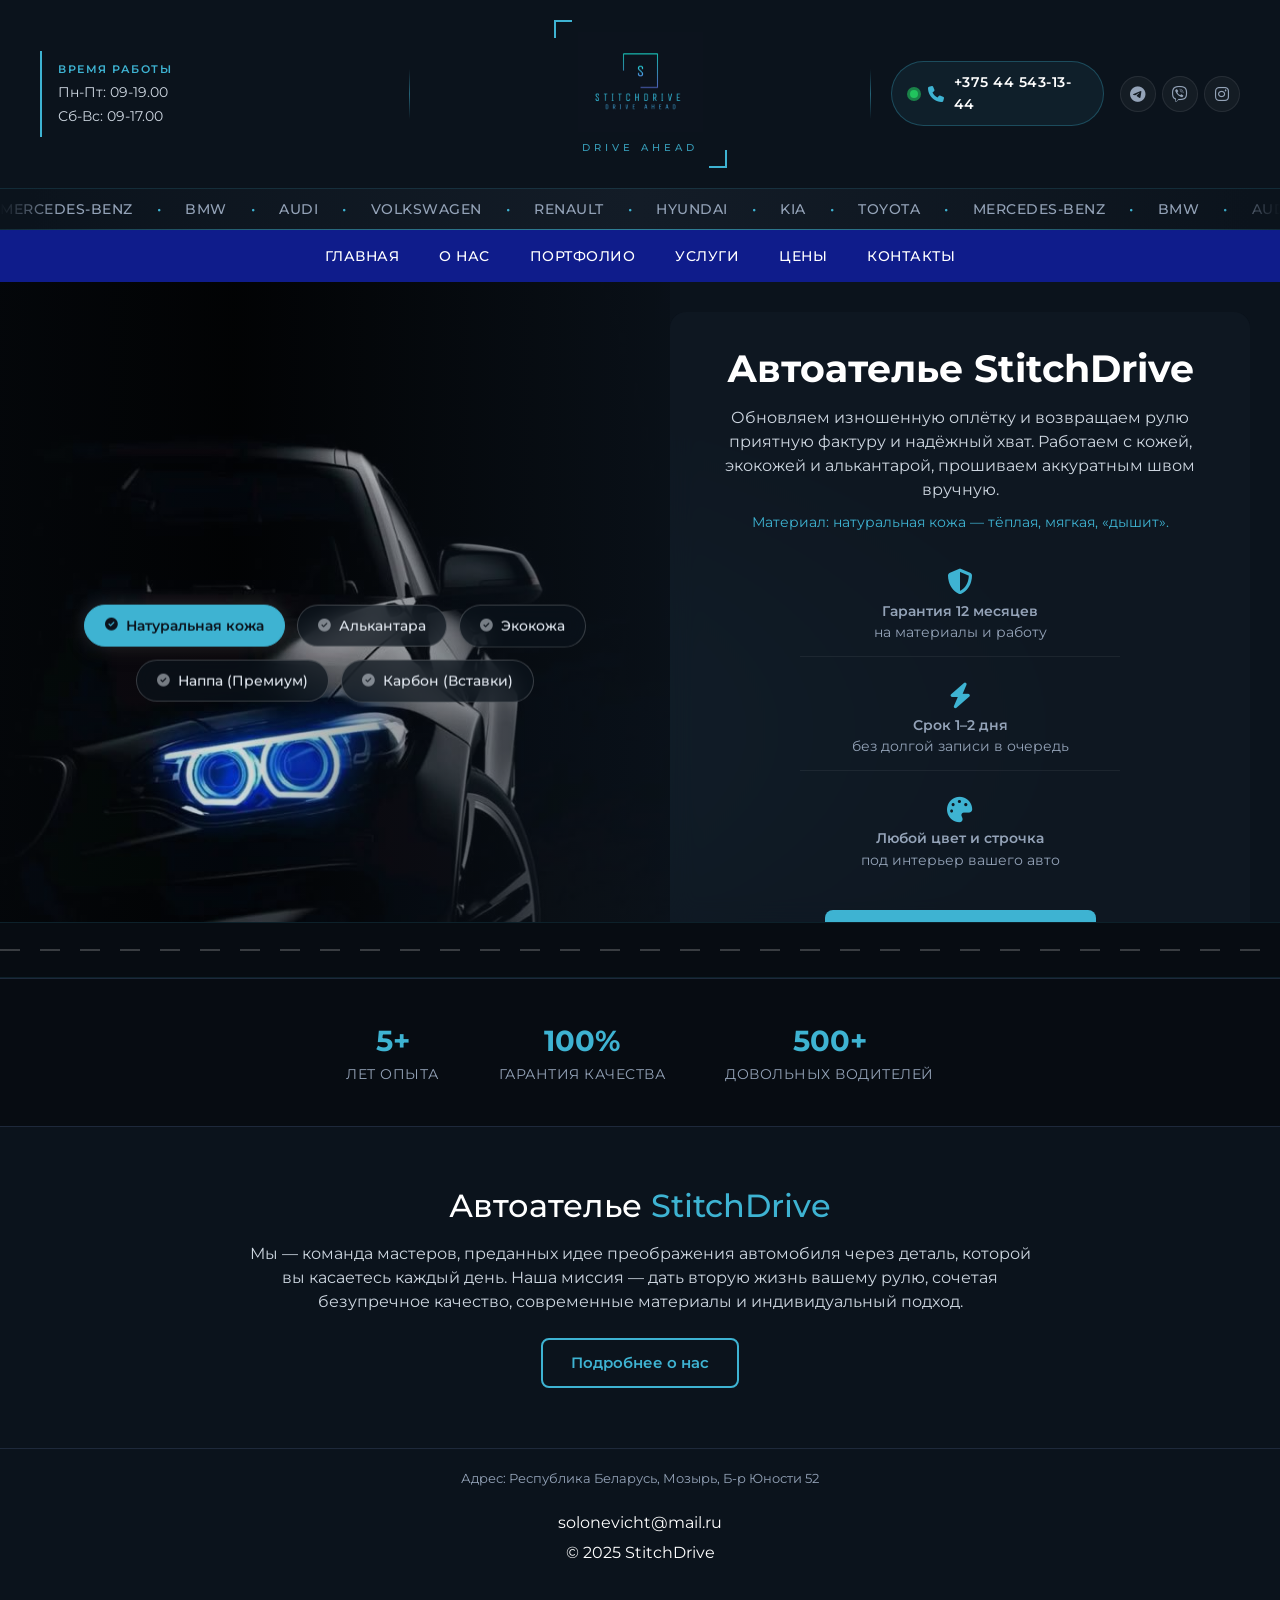
==== commit 1fe8dd83: "Add files via upload" ====
--- a/index.html
+++ b/index.html
@@ -6,7 +6,7 @@
     <meta name="viewport" content="width=device-width, initial-scale=1">
     <link href="https://cdn.jsdelivr.net/npm/bootstrap@5.2.3/dist/css/bootstrap.min.css" rel="stylesheet">
     <link rel="stylesheet" href="style.css">
-    <link rel="icon" type="image/png" href="img logo/favicon (3).ico">
+    <link rel="icon" type="image/png" href="logo/favicon (3).ico">
     <link rel="preconnect" href="https://fonts.googleapis.com">
     <link rel="preconnect" href="https://fonts.gstatic.com" crossorigin>
     <link href="https://fonts.googleapis.com/css2?family=Montserrat:wght@300;400;500;600;700&display=swap" rel="stylesheet">
@@ -110,11 +110,11 @@
     <nav>
         <ul class="top-nav">
             <li><a href="index.html">Главная</a></li>
-            <li><a href="About.html">О нас</a></li>
-            <li><a href="Portfolio.html">Портфолио</a></li>
+            <li><a href="about.html">О нас</a></li>
+            <li><a href="portfolio.html">Портфолио</a></li>
             <li><a href="services.html">Услуги</a></li>
-            <li><a href="Price.html">Цены</a></li>
-            <li><a href="Contacts.html">Контакты</a></li>
+            <li><a href="price.html">Цены</a></li>
+            <li><a href="contacts.html">Контакты</a></li>
         </ul>
     </nav>
     
@@ -170,7 +170,7 @@
             </li>
         </ul>
 
-        <a href="form callback.html" class="btn btn--primary">Бесплатная консультация</a>
+        <a href="callback.html" class="btn btn--primary">Бесплатная консультация</a>
     </div>
 
   
@@ -211,7 +211,7 @@
                 дать вторую жизнь вашему рулю, сочетая безупречное качество,
                 современные материалы и индивидуальный подход.
             </p>
-            <a href="About.html" class="btn btn--outline">Подробнее о нас</a>
+            <a href="about.html" class="btn btn--outline">Подробнее о нас</a>
         </div>
     </section>
 
